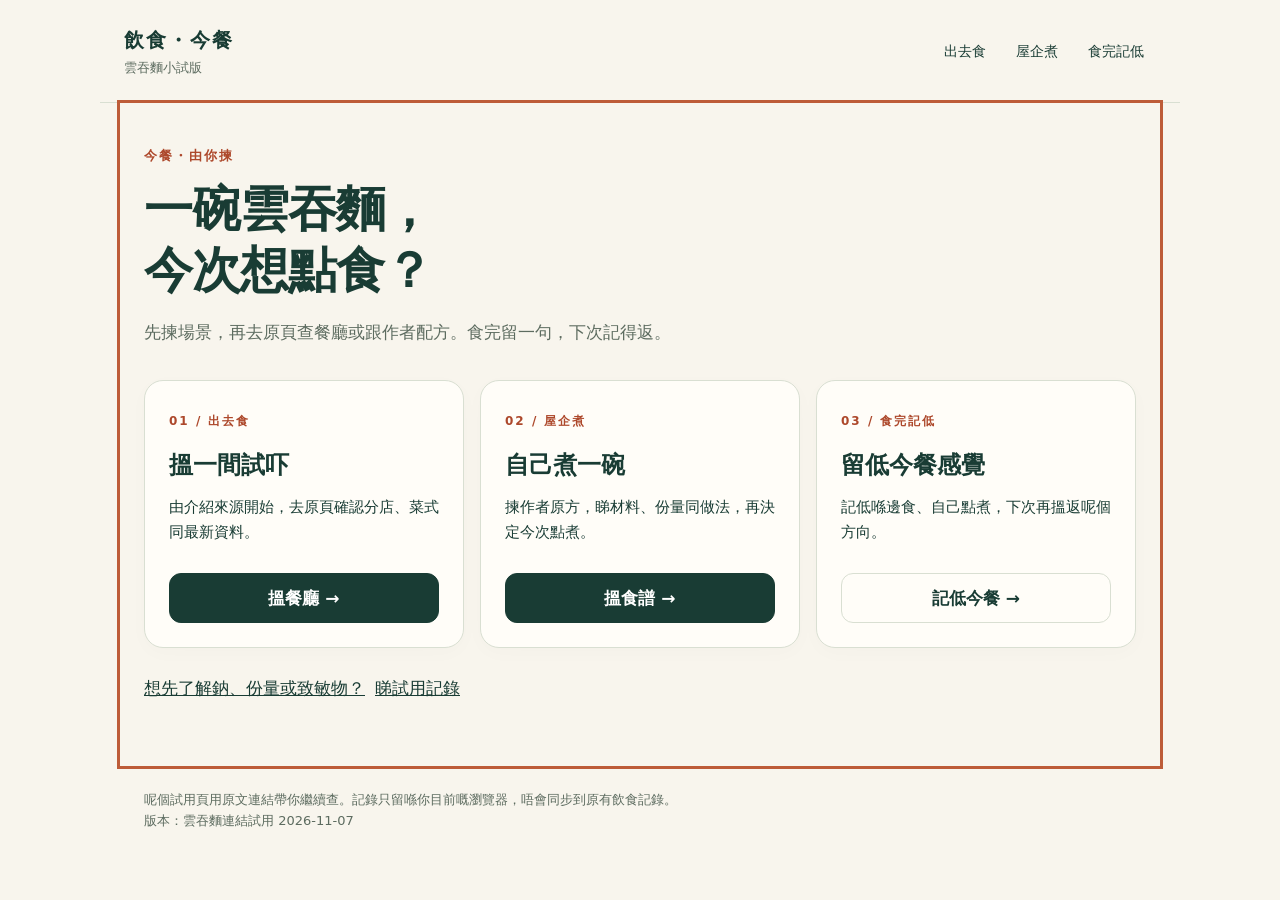
==== wonton-trial/index.html @ 7cffdf53 "Add standalone wonton trial with original navigation, source links and isolated local notes" ====
<!doctype html>
<html lang="zh-HK"><head><meta charset="utf-8"><meta name="viewport" content="width=device-width,initial-scale=1"><meta name="robots" content="noindex,nofollow"><meta name="referrer" content="no-referrer"><meta http-equiv="Content-Security-Policy" content="default-src 'none'; script-src 'unsafe-inline'; style-src 'unsafe-inline'; connect-src 'none'; img-src 'none'; base-uri 'none'; form-action 'none'"><title>雲吞麵｜今餐點食？</title>
<style>
:root{color-scheme:light;--paper:#f8f5ed;--card:#fffdf8;--ink:#193c34;--muted:#5d6c60;--line:#d9dfd2;--orange:#ad482b}*{box-sizing:border-box}body{margin:0;background:var(--paper);color:var(--ink);font:17px/1.65 system-ui,-apple-system,"Microsoft JhengHei",sans-serif}button,input,select,textarea{font:inherit}button,a,input,select,textarea{outline-offset:4px}a{color:var(--ink)}button,.button{display:inline-flex;align-items:center;justify-content:center;min-height:48px;padding:10px 19px;border:1px solid var(--line);border-radius:12px;background:var(--card);color:var(--ink);cursor:pointer;text-decoration:none;font-weight:650}button:hover,.button:hover{border-color:var(--ink);background:#edf0e7}.primary{background:var(--ink);color:white;border-color:var(--ink)}.primary:hover{background:#31574a;color:white}header{max-width:1080px;margin:auto;padding:24px;display:flex;align-items:center;justify-content:space-between;gap:20px;border-bottom:1px solid var(--line)}.wordmark{font-size:20px;letter-spacing:2px;text-decoration:none;font-weight:800}.edition{font-size:13px;color:var(--muted)}nav{display:flex;gap:6px;flex-wrap:wrap}nav a{font-size:14px;text-decoration:none;padding:9px 12px;border-radius:9px}nav a[aria-current=page]{background:var(--ink);color:white}main{max-width:1040px;min-height:65vh;margin:auto;padding:42px 24px 64px}.eyebrow{color:var(--orange);letter-spacing:2px;font-size:13px;font-weight:800}h1{font-size:clamp(30px,5vw,49px);letter-spacing:-1px;line-height:1.25;margin:12px 0 17px}h2{font-size:24px;line-height:1.4;margin:0 0 12px}h3{font-size:19px;margin:0 0 8px}p{margin:10px 0 18px}.muted{color:var(--muted)}.hero{max-width:750px;margin-bottom:34px}.grid{display:grid;grid-template-columns:repeat(3,1fr);gap:16px}.card{background:var(--card);border:1px solid var(--line);border-radius:19px;padding:24px;box-shadow:0 5px 20px #193c3405}.card .number{font-size:12px;letter-spacing:2px;color:var(--orange);font-weight:800}.card h2{margin-top:16px}.card p{font-size:15px}.card .button{width:100%;margin-top:10px}.stack{display:grid;gap:14px}.source{display:flex;align-items:center;justify-content:space-between;gap:20px}.source p{margin:4px 0 0;font-size:14px}.row{display:flex;flex-wrap:wrap;gap:10px;align-items:center}.search{display:flex;gap:10px;max-width:780px;margin:24px 0 12px}input,textarea,select{width:100%;padding:13px 14px;border:1px solid #b8c5b7;border-radius:10px;color:var(--ink);background:white}label{display:block;font-size:15px;font-weight:650;margin:19px 0 7px}textarea{min-height:110px;resize:vertical}.form{max-width:640px}.note{padding:17px 20px;background:#edf0e5;border-radius:13px;color:#3f5746;font-size:14px;margin:22px 0}.pill{font-size:13px;border-radius:30px;padding:6px 11px;background:#e9eee3;display:inline-block}.back{display:inline-block;margin-bottom:21px}.listhead{display:flex;justify-content:space-between;align-items:center;gap:16px;margin:30px 0 14px}.secondary{margin-top:26px}.saved{white-space:pre-wrap;overflow-wrap:anywhere}.record-actions{display:flex;gap:10px;margin-top:18px}footer{max-width:1040px;margin:auto;padding:22px 24px;border-top:1px solid var(--line);font-size:13px;color:var(--muted)}.sr{position:absolute;width:1px;height:1px;overflow:hidden;clip:rect(0,0,0,0)}:focus-visible{outline:3px solid #bd5c38}button:disabled{opacity:.5;cursor:default}@media(max-width:720px){header{padding:16px;align-items:flex-start;flex-direction:column;gap:10px}nav{gap:0}nav a{padding:8px 11px}main{padding:26px 17px 44px}.grid{grid-template-columns:1fr}.card{padding:20px}.source{align-items:flex-start;flex-direction:column;gap:12px}.source .button{width:100%}.search{flex-wrap:wrap}.search button{width:100%}.listhead{align-items:flex-start;flex-direction:column}.row button{font-size:14px;padding:8px 12px}.record-actions{flex-direction:column}}
</style></head><body>
<header><div><a class="wordmark" href="#home">飲食・今餐</a><div class="edition">雲吞麵小試版</div></div><nav aria-label="主要場景"><a href="#eat" data-nav="eat">出去食</a><a href="#cook" data-nav="cook">屋企煮</a><a href="#record" data-nav="record">食完記低</a></nav></header>
<main id="view" tabindex="-1"></main><footer>呢個試用頁用原文連結帶你繼續查。記錄只留喺你目前嘅瀏覽器，唔會同步到原有飲食記錄。<br>版本：雲吞麵連結試用 2026-11-07</footer>
<script>
'use strict';
const STORAGE='dm.wontonTrial.v1';
const sources={
 ho:{title:'何洪記（銅鑼灣）',credit:'MICHELIN Guide 原頁',url:'https://guide.michelin.com/hk/en/hong-kong-region/hong-kong/restaurant/ho-hung-kee',type:'餐廳介紹'},
 mak:{title:"Mak’s Noodle",credit:'香港旅遊發展局原頁',url:'https://www.discoverhongkong.com/eng/place-to-go/travel.guide-mak-s-noodle.html',type:'餐廳介紹'},
 lau:{title:'Daddy Lau',credit:'Made With Lau · Wonton Noodle Soup',url:'https://www.madewithlau.com/recipes/wonton-noodle-soup',type:'作者食譜'},
 christie:{title:'Christie Lai',credit:'Christie at Home · Wonton Noodle Soup',url:'https://christieathome.com/blog/wonton-noodle-soup/',type:'作者食譜'},
 rasa:{title:'Rasa Malaysia',credit:'Wonton Noodles · 原方及署名見原頁',url:'https://rasamalaysia.com/wonton-noodles/',type:'乾撈方向原頁'},
 sodium:{title:'湯粉麵鈉與能量研究',credit:'香港食物安全中心 · 研究摘要',url:'https://www.cfs.gov.hk/tc_chi/programme/programme_rafs/programme_rafs_n_01_24_abstract.html',type:'官方研究'},
 child:{title:'Asian Wanton Mee',credit:'HealthHub Singapore · 兒童配方原PDF',url:'https://ch-api.healthhub.sg/api/public/content/45e8fb68b26b493d80525118fd8dc482?v=4e2de404',type:'官方配方'},
 allergy:{title:'慎防食物中的致敏物',credit:'香港食物安全中心原頁',url:'https://www.cfs.gov.hk/tc_chi/multimedia/multimedia_pub/multimedia_pub_fsf_231_04.html',type:'官方資訊'}
};
const queries={eat:'雲吞麵',cook:'雲吞麵'},view=document.getElementById('view');let lastScene='cook',notice='';
const esc=s=>String(s??'').replace(/[&<>"']/g,c=>({'&':'&amp;','<':'&lt;','>':'&gt;','"':'&quot;',"'":'&#39;'}[c]));
function readRecords(){const raw=localStorage.getItem(STORAGE);if(!raw)return [];const rows=JSON.parse(raw);if(!Array.isArray(rows))throw Error('invalid trial records');return rows;}
function linkCard(id,from){const s=sources[id];return `<article class="card source"><div><h3>${esc(s.title)}</h3><p class="muted">${esc(s.credit)}</p></div><a class="button" href="#source/${id}/${from}">睇原文入口 →</a></article>`;}
function go(hash){if(location.hash===hash)render();else location.hash=hash;}
function render(){
 const [route='home',id,from]=location.hash.slice(1).split('/'),scene=['eat','cook'].includes(route)?route:null;
 if(scene)lastScene=scene;
 document.querySelectorAll('[data-nav]').forEach(a=>{const active=a.dataset.nav===(scene||(['record','saved'].includes(route)?'record':from));if(active)a.setAttribute('aria-current','page');else a.removeAttribute('aria-current');});
 if(route==='home')view.innerHTML=`<section class="hero"><div class="eyebrow">今餐・由你揀</div><h1>一碗雲吞麵，<br>今次想點食？</h1><p class="muted">先揀場景，再去原頁查餐廳或跟作者配方。食完留一句，下次記得返。</p></section><div class="grid"><article class="card"><span class="number">01 / 出去食</span><h2>搵一間試吓</h2><p>由介紹來源開始，去原頁確認分店、菜式同最新資料。</p><a class="button primary" href="#eat">搵餐廳 →</a></article><article class="card"><span class="number">02 / 屋企煮</span><h2>自己煮一碗</h2><p>揀作者原方，睇材料、份量同做法，再決定今次點煮。</p><a class="button primary" href="#cook">搵食譜 →</a></article><article class="card"><span class="number">03 / 食完記低</span><h2>留低今餐感覺</h2><p>記低喺邊食、自己點煮，下次再搵返呢個方向。</p><a class="button" href="#record">記低今餐 →</a></article></div><div class="secondary row"><a href="#health/home">想先了解鈉、份量或致敏物？</a><a href="#saved">睇試用記錄</a></div>`;
 else if(scene){const cook=scene==='cook',q=queries[scene];view.innerHTML=`<a class="back" href="#home">← 返首頁</a><span class="pill">${cook?'屋企煮／食譜':'出去食／餐廳'}</span><h1>${cook?'先揀一份作者原方':'由餐廳介紹開始'}</h1><p class="muted">${cook?'材料、份量、替換選擇同完整做法，請跟作者原頁確認。':'呢度先提供介紹入口；出發前去原頁確認分店及最新資料。'}</p><form id="search" class="search"><label class="sr" for="query">想查啲乜</label><input id="query" name="query" maxlength="160" value="${esc(q)}" required><button class="primary">搵原頁</button></form><div class="row">${(cook?['想睇材料同做法','有蝦冇豬肉','想試乾撈']:['邊個介紹過','想睇分店資料']).map(t=>`<button type="button" data-query="${t}">${t}</button>`).join('')}</div><p role="status" class="muted">${notice?esc(notice):`你而家查緊：${esc(q)}`}</p><div class="listhead"><h2>${cook?'作者原頁':'介紹原頁'}</h2><a href="#health/${scene}">份量、鈉同致敏物 →</a></div><div class="stack">${(cook?['lau','christie','rasa']:['ho','mak']).map(k=>linkCard(k,scene)).join('')}</div><div class="note">本頁係雲吞麵連結試用，唔會喺頁內重刊作者材料、做法、食評或未核實價錢。外部內容以原作者最新版本為準。</div><a class="button" href="#record/${scene}">${cook?'煮完，記低今餐':'食完，記低今餐'} →</a>`;notice='';}
 else if(route==='source'&&sources[id]){const s=sources[id],back=['eat','cook'].includes(from)?from:'home';view.innerHTML=`<a class="back" href="#${back}">← 返回${back==='cook'?'屋企煮':back==='eat'?'出去食':'首頁'}</a><div class="eyebrow">${esc(s.type)}</div><h1>${esc(s.title)}</h1><p class="muted">${esc(s.credit)}</p><div class="card"><h2>去原頁繼續睇</h2><p>${back==='cook'?'入原頁查清楚配方份量、所需材料同做法，先決定跟邊款。':'原作者或機構網站會提供該頁內容。'}</p><a class="button primary external" href="${s.url}" target="_blank" rel="noopener noreferrer">開原文（新分頁） ↗</a><p class="muted">睇完關閉新分頁，會返到呢度。外部網站有各自嘅私隱及使用條款。</p></div><div class="secondary row"><a class="button" href="#${back}">返去揀其他來源</a><a class="button" href="#record/${back}">記低今餐</a></div>`;}
 else if(route==='health'){const back=['eat','cook'].includes(id)?id:'home';view.innerHTML=`<a class="back" href="#${back}">← 返回${back==='cook'?'屋企煮':back==='eat'?'出去食':'首頁'}</a><div class="eyebrow">睇清楚，再比較</div><h1>個數字係邊一份？</h1><p class="muted">先核對原頁嘅份量、對象同日期。唔同配方、連湯或淨麵，唔適合直接當同一碗比較。</p><div class="stack">${['sodium','child','allergy'].map(k=>linkCard(k,back)).join('')}</div><div class="note">本頁只連結官方原文，唔會代你判定某一碗適唔適合你。</div>`;}
 else if(route==='record'){const origin=['eat','cook'].includes(id)?id:lastScene;view.innerHTML=`<a class="back" href="#${origin}">← 返回${origin==='cook'?'屋企煮':'出去食'}</a><div class="eyebrow">食完記低</div><h1>今餐有咩想記住？</h1><p class="muted">只儲存喺呢個瀏覽器，唔會傳送到網站伺服器。</p><form id="record-form" class="form"><label for="dish">食咗啲乜</label><input id="dish" name="dish" value="雲吞麵" maxlength="100" required><label for="origin">今次係</label><select id="origin" name="origin"><option value="cook" ${origin==='cook'?'selected':''}>自己煮</option><option value="eat" ${origin==='eat'?'selected':''}>出去食</option></select><label for="place">喺邊食／跟邊個方向煮（可留空）</label><input id="place" name="place" maxlength="160" placeholder="例如：屋企、作者名或餐廳名"><label for="feeling">今次感覺</label><select id="feeling" name="feeling"><option>想再食</option><option>普通</option><option>未啱口味</option></select><label for="notes">下次記住（可留空）</label><textarea id="notes" name="notes" maxlength="500" placeholder="例如：今次材料、想調整嘅地方"></textarea><p id="save-status" role="status"></p><button class="primary">儲存試用記錄</button></form><div class="note">呢度係獨立試用記錄，唔會讀取或改動你原有嘅飲食記錄同相片。清理瀏覽資料或換瀏覽器後，試用記錄唔會跟住過去。</div>`;}
 else if(route==='saved'){let records=[],error='';try{records=readRecords();}catch{error='暫時讀唔到試用記錄，未有改動已儲存內容。';}view.innerHTML=`<a class="back" href="#home">← 返首頁</a><div class="eyebrow">呢個瀏覽器嘅試用記錄</div><h1>下次再搵返</h1><p role="status">${error||'記錄只留喺本機，冇同步到原網站。'}</p><div class="stack">${records.length?records.slice().reverse().map(r=>`<article class="card saved"><span class="pill">${r.origin==='cook'?'自己煮':'出去食'}</span><h2>${esc(r.dish)}</h2><p>${esc(r.place)}${r.place?' · ':''}${esc(r.feeling)}</p><p>${esc(r.notes)}</p><small class="muted">${esc(new Date(r.at).toLocaleString('zh-HK'))}</small><div class="record-actions"><a class="button" href="#${r.origin==='cook'?'cook':'eat'}">再搵呢個方向 →</a></div></article>`).join(''):'<div class="card">仲未有試用記錄。<br><a class="button" href="#record">記低第一餐</a></div>'}</div>`;}
 else{go('#home');return;}
 view.focus({preventScroll:true});window.scrollTo(0,0);
}
document.addEventListener('click',e=>{const b=e.target.closest('[data-query]');if(b){queries[lastScene]=b.dataset.query;notice='保留你揀嘅場景，去作者／介紹原頁繼續查。';render();}});
document.addEventListener('submit',e=>{e.preventDefault();const data=new FormData(e.target);if(e.target.id==='search'){queries[lastScene]=String(data.get('query')).trim();notice='呢版提供雲吞麵原頁入口；你揀嘅場景保持不變。';render();}else if(e.target.id==='record-form'){try{const rows=readRecords(),origin=data.get('origin')==='eat'?'eat':'cook';rows.push({at:new Date().toISOString(),dish:String(data.get('dish')).slice(0,100),origin,place:String(data.get('place')).slice(0,160),feeling:String(data.get('feeling')),notes:String(data.get('notes')).slice(0,500)});localStorage.setItem(STORAGE,JSON.stringify(rows));lastScene=origin;go('#saved');}catch{document.getElementById('save-status').textContent='呢個瀏覽器暫時未能儲存。請先複製你想記低嘅文字；原有資料未有清除。';}}});
window.addEventListener('hashchange',render);render();
</script></body></html>
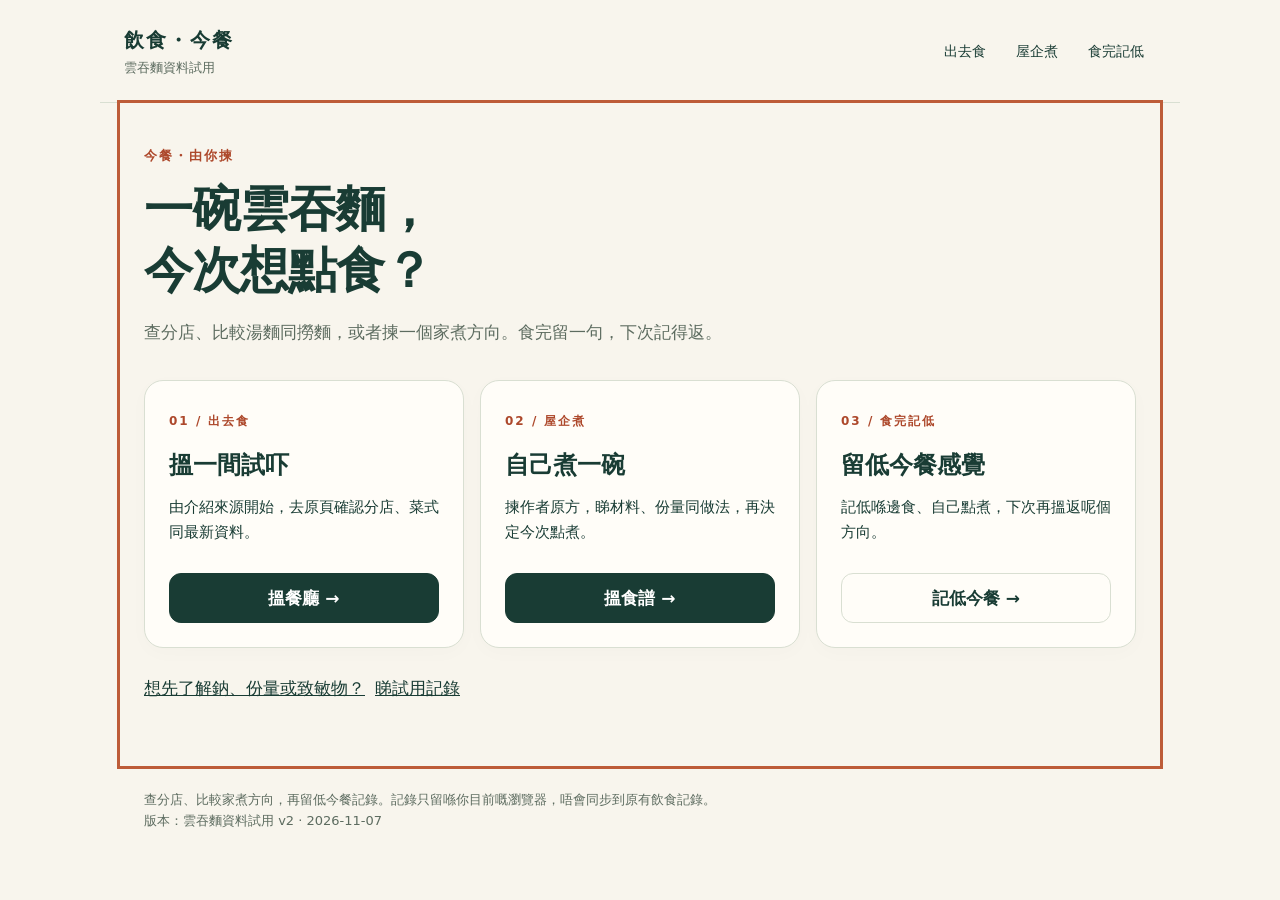
==== commit 500c463d: "Serve verified wonton data and searchable trial cards" ====
--- a/wonton-trial/index.html
+++ b/wonton-trial/index.html
@@ -3,8 +3,8 @@
 <style>
 :root{color-scheme:light;--paper:#f8f5ed;--card:#fffdf8;--ink:#193c34;--muted:#5d6c60;--line:#d9dfd2;--orange:#ad482b}*{box-sizing:border-box}body{margin:0;background:var(--paper);color:var(--ink);font:17px/1.65 system-ui,-apple-system,"Microsoft JhengHei",sans-serif}button,input,select,textarea{font:inherit}button,a,input,select,textarea{outline-offset:4px}a{color:var(--ink)}button,.button{display:inline-flex;align-items:center;justify-content:center;min-height:48px;padding:10px 19px;border:1px solid var(--line);border-radius:12px;background:var(--card);color:var(--ink);cursor:pointer;text-decoration:none;font-weight:650}button:hover,.button:hover{border-color:var(--ink);background:#edf0e7}.primary{background:var(--ink);color:white;border-color:var(--ink)}.primary:hover{background:#31574a;color:white}header{max-width:1080px;margin:auto;padding:24px;display:flex;align-items:center;justify-content:space-between;gap:20px;border-bottom:1px solid var(--line)}.wordmark{font-size:20px;letter-spacing:2px;text-decoration:none;font-weight:800}.edition{font-size:13px;color:var(--muted)}nav{display:flex;gap:6px;flex-wrap:wrap}nav a{font-size:14px;text-decoration:none;padding:9px 12px;border-radius:9px}nav a[aria-current=page]{background:var(--ink);color:white}main{max-width:1040px;min-height:65vh;margin:auto;padding:42px 24px 64px}.eyebrow{color:var(--orange);letter-spacing:2px;font-size:13px;font-weight:800}h1{font-size:clamp(30px,5vw,49px);letter-spacing:-1px;line-height:1.25;margin:12px 0 17px}h2{font-size:24px;line-height:1.4;margin:0 0 12px}h3{font-size:19px;margin:0 0 8px}p{margin:10px 0 18px}.muted{color:var(--muted)}.hero{max-width:750px;margin-bottom:34px}.grid{display:grid;grid-template-columns:repeat(3,1fr);gap:16px}.card{background:var(--card);border:1px solid var(--line);border-radius:19px;padding:24px;box-shadow:0 5px 20px #193c3405}.card .number{font-size:12px;letter-spacing:2px;color:var(--orange);font-weight:800}.card h2{margin-top:16px}.card p{font-size:15px}.card .button{width:100%;margin-top:10px}.stack{display:grid;gap:14px}.source{display:flex;align-items:center;justify-content:space-between;gap:20px}.source p{margin:4px 0 0;font-size:14px}.row{display:flex;flex-wrap:wrap;gap:10px;align-items:center}.search{display:flex;gap:10px;max-width:780px;margin:24px 0 12px}input,textarea,select{width:100%;padding:13px 14px;border:1px solid #b8c5b7;border-radius:10px;color:var(--ink);background:white}label{display:block;font-size:15px;font-weight:650;margin:19px 0 7px}textarea{min-height:110px;resize:vertical}.form{max-width:640px}.note{padding:17px 20px;background:#edf0e5;border-radius:13px;color:#3f5746;font-size:14px;margin:22px 0}.pill{font-size:13px;border-radius:30px;padding:6px 11px;background:#e9eee3;display:inline-block}.back{display:inline-block;margin-bottom:21px}.listhead{display:flex;justify-content:space-between;align-items:center;gap:16px;margin:30px 0 14px}.secondary{margin-top:26px}.saved{white-space:pre-wrap;overflow-wrap:anywhere}.record-actions{display:flex;gap:10px;margin-top:18px}footer{max-width:1040px;margin:auto;padding:22px 24px;border-top:1px solid var(--line);font-size:13px;color:var(--muted)}.sr{position:absolute;width:1px;height:1px;overflow:hidden;clip:rect(0,0,0,0)}:focus-visible{outline:3px solid #bd5c38}button:disabled{opacity:.5;cursor:default}@media(max-width:720px){header{padding:16px;align-items:flex-start;flex-direction:column;gap:10px}nav{gap:0}nav a{padding:8px 11px}main{padding:26px 17px 44px}.grid{grid-template-columns:1fr}.card{padding:20px}.source{align-items:flex-start;flex-direction:column;gap:12px}.source .button{width:100%}.search{flex-wrap:wrap}.search button{width:100%}.listhead{align-items:flex-start;flex-direction:column}.row button{font-size:14px;padding:8px 12px}.record-actions{flex-direction:column}}
 </style></head><body>
-<header><div><a class="wordmark" href="#home">飲食・今餐</a><div class="edition">雲吞麵小試版</div></div><nav aria-label="主要場景"><a href="#eat" data-nav="eat">出去食</a><a href="#cook" data-nav="cook">屋企煮</a><a href="#record" data-nav="record">食完記低</a></nav></header>
-<main id="view" tabindex="-1"></main><footer>呢個試用頁用原文連結帶你繼續查。記錄只留喺你目前嘅瀏覽器，唔會同步到原有飲食記錄。<br>版本：雲吞麵連結試用 2026-11-07</footer>
+<header><div><a class="wordmark" href="#home">飲食・今餐</a><div class="edition">雲吞麵資料試用</div></div><nav aria-label="主要場景"><a href="#eat" data-nav="eat">出去食</a><a href="#cook" data-nav="cook">屋企煮</a><a href="#record" data-nav="record">食完記低</a></nav></header>
+<main id="view" tabindex="-1"></main><footer>查分店、比較家煮方向，再留低今餐記錄。記錄只留喺你目前嘅瀏覽器，唔會同步到原有飲食記錄。<br>版本：雲吞麵資料試用 v2 · 2026-11-07</footer>
 <script>
 'use strict';
 const STORAGE='dm.wontonTrial.v1';
@@ -18,6 +18,60 @@
  child:{title:'Asian Wanton Mee',credit:'HealthHub Singapore · 兒童配方原PDF',url:'https://ch-api.healthhub.sg/api/public/content/45e8fb68b26b493d80525118fd8dc482?v=4e2de404',type:'官方配方'},
  allergy:{title:'慎防食物中的致敏物',credit:'香港食物安全中心原頁',url:'https://www.cfs.gov.hk/tc_chi/multimedia/multimedia_pub/multimedia_pub_fsf_231_04.html',type:'官方資訊'}
 };
+const dbRelease = {"releases":["wonton-facts-20261107-01"],"rows":[{"id":"wonton-ho-hung-kee-hysan","scene":"eat","dish":"何洪記 · 雲吞麵","place":"何洪記","area":"銅鑼灣 希慎廣場店","style":"湯麵","summary":"利園商場名錄列出希慎廣場分店。米芝蓮指南的同址條目亦介紹這間分店的雲吞麵。 地址 軒尼詩道500號希慎廣場12樓1204–1205號舖。","refs":[["利園商場分店資料","https://www.leegardens.com.hk/dining/HP/359/Ho-Hung-Kee"],["米芝蓮指南分店介紹","https://guide.michelin.com/us/en/hong-kong-region/hong-kong/restaurant/ho-hung-kee"]]},{"id":"wonton-maks-wellington","scene":"eat","dish":"麥奀雲吞麵世家 · 雲吞麵","place":"麥奀雲吞麵世家","area":"中環 威靈頓街總店","style":"湯麵","summary":"餐廳官網將威靈頓街77號列為總店。香港旅發局同址介紹列有雲吞麵。 地址 威靈頓街77號地下。","refs":[["餐廳官方分店資料","https://www.maksnoodle.com/en/%E5%88%86%E5%BA%97%E8%B3%87%E6%96%99"],["香港旅發局介紹","https://www.discoverhongkong.com/eng/place-to-go/travel.guide-mak-s-noodle.html"]]},{"id":"wonton-tasty-ifc","scene":"eat","dish":"正斗粥麵專家 · 招牌湯雲吞麵","place":"正斗粥麵專家","area":"中環 國金店","style":"湯麵","summary":"正斗官網列出國金店的舖號。國際金融中心商場的分店頁將湯雲吞麵列為招牌菜。 地址 港景街1號國際金融中心商場3樓3016–3018號舖。","refs":[["正斗官方國金店資料","https://tasty.com.hk/location/ifc-mall-shop/"],["國際金融中心商場分店及菜式","https://ifc.com.hk/en/mall/shop/tasty-congee-noodle/"]]}]};
+const editorial=[
+ ['tasty-soup','eat','正斗鮮蝦雲吞麵','正斗','中環 IFC','湯麵','正斗品牌官網列有鮮蝦雲吞麵。國金店喺商場 3 樓 3016–3018 號舖，分店即日供應及現價可向店方確認。',[['正斗菜式','https://tasty.com.hk/menu/'],['正斗國金店','https://tasty.com.hk/location/ifc-mall-shop/']]],
+ ['tasty-dry','eat','正斗鮮雲吞撈麵','正斗','中環 IFC','撈麵','想搵撈麵，正斗品牌官網有列鮮雲吞撈麵。國金店地址可由分店頁核對，分店即日供應及現價待確認。',[['正斗菜式','https://tasty.com.hk/menu/'],['正斗國金店','https://tasty.com.hk/location/ifc-mall-shop/']]],
+ ['ho-soup','eat','何洪記雲吞麵','何洪記','銅鑼灣 希慎廣場','湯麵','《米芝蓮指南》介紹銅鑼灣何洪記嘅雲吞湯麵，地址係希慎廣場 12 樓 1204–1205 號舖。現價待確認。',[['米芝蓮指南','https://guide.michelin.com/hk/en/hong-kong-region/hong-kong/restaurant/ho-hung-kee']]],
+ ['lau-soup','cook','Daddy Lau 雲吞湯麵','Daddy Lau','','湯麵','呢個版本標示 4 人份，主頁集中講麵同湯底，包雲吞另有一頁。',[['湯麵原方','https://www.madewithlau.com/recipes/wonton-noodle-soup'],['包雲吞原方','https://www.madewithlau.com/recipes/wontons']]],
+ ['christie-soup','cook','Christie Lai 雲吞湯麵','Christie Lai','','湯麵','麵湯以一碗計，餡料份量另外列。作者容許用雞肉碎替代豬肉碎，原方仍用蝦。',[['Christie Lai 原方','https://christieathome.com/blog/wonton-noodle-soup/']]],
+ ['bee-dry','cook','Bee Yinn Low 馬來西亞雲吞撈麵','Bee Yinn Low','','撈麵','Rasa Malaysia 嘅原方用深色醬汁拌麵，屬馬來西亞乾撈做法。',[['Bee Yinn Low 原方','https://rasamalaysia.com/wonton-noodles/']]]
+].map(([id,scene,dish,place,area,style,summary,refs])=>({id,scene,dish,place,area,style,summary,refs}));
+const databaseRows=dbRelease?.rows??[];
+const overlappingEditorial={'tasty-soup':'wonton-tasty-ifc','ho-soup':'wonton-ho-hung-kee-hysan'};
+const catalogue=new Map([...databaseRows,...editorial.filter(row=>!databaseRows.some(db=>db.id===overlappingEditorial[row.id]))].map(row=>[row.id,row]));
+
+function matches(scene,query){
+ const q=query.normalize('NFKC').toLowerCase().replace(/\s+/g,'');
+ const patterns=[
+  [/中環|ifc/,/中環|IFC/i], [/銅鑼灣|causewaybay/,/銅鑼灣/],
+  [/尖沙咀|旺角|沙田|深水埗|九龍|佐敦|上環|灣仔|觀塘/,new RegExp(q.match(/尖沙咀|旺角|沙田|深水埗|九龍|佐敦|上環|灣仔|觀塘/)?.[0]??'a^')],
+  [/乾撈|撈麵|dry/,/撈麵/], [/湯麵|湯雲吞麵/,/湯麵/],
+  [/冇豬肉|唔食豬|雞肉/,/雞肉/], [/正斗|tasty/,/正斗/],
+  [/何洪記|hohungkee/,/何洪記/], [/lau|劉師傅/,/lau/i], [/christie/,/christie/i],
+  [/bee|rasa/,/bee/i], [/麥奀|mak.snoodle/,/麥奀|mak/i]
+ ].filter(([pattern])=>pattern.test(q));
+ const broad=/^(?:雲吞麵|雲吞|wontonnoodles?|)$/.test(q);
+ return [...catalogue.values()].filter(r=>{
+  if(r.scene!==scene)return false;
+  const data=[r.dish,r.place,r.area,r.style,r.summary].join(' ');
+  if(patterns.length)return patterns.every(([,pattern])=>pattern.test(data));
+  return broad||data.toLowerCase().replace(/\s+/g,'').includes(q);
+ });
+}
+function renderSearch(scene){
+ const cook=scene==='cook',q=queries[scene], results=matches(scene,q);
+ const chips=cook?['有蝦冇豬肉','想試乾撈','Daddy Lau']:['中環雲吞麵','銅鑼灣雲吞麵','撈麵'];
+ const cards=results.map(r=>'<article class="card"><span class="pill">'+esc([r.style,r.area].filter(Boolean).join(' · '))+'</span><h3>'+esc(r.dish)+'</h3><p>'+esc(r.summary)+'</p><p class="muted">'+esc(r.refs[0][0])+'</p><a class="button" href="#result/'+esc(r.id)+'/'+scene+'">詳情、追問同來源 →</a></article>').join('');
+ view.innerHTML='<a class="back" href="#home">← 返首頁</a><span class="pill">'+(cook?'屋企煮／食譜':'出去食／餐廳')+'</span><h1>'+(cook?'比較家煮做法':'按地區同菜式搵')+'</h1>'+
+  '<form id="search" class="search"><label class="sr" for="query">想查啲乜</label><input id="query" name="query" maxlength="160" value="'+esc(q)+'" required><button class="primary">搜尋</button></form>'+
+  '<div class="row">'+chips.map(t=>'<button type="button" data-query="'+t+'">'+t+'</button>').join('')+'</div>'+
+  '<p role="status" class="muted">「'+esc(q)+'」有 '+results.length+' 個結果</p>'+
+  '<div class="listhead"><h2>查詢結果</h2><a href="#health/'+scene+'">睇鈉、份量同致敏物 →</a></div>'+
+  '<div class="stack">'+(cards||'<div class="card">暫時未搵到符合嘅資料。可以試「雲吞麵」、「撈麵」，或者用餐廳名再查。</div>')+'</div><p class="muted">'+
+  (cook?'完整配方同份量請睇作者原頁。':'即日供應、價格同營業安排可以向店方確認。')+
+  '</p><a class="button" href="#record/'+scene+'">記低今餐 →</a>'+(dbRelease&&!cook?'<p class="muted">資料庫版本 '+esc(dbRelease.releases.join('、'))+'</p>':'');
+}
+function renderResult(r,from){
+ const back=['eat','cook'].includes(from)?from:r.scene;
+ view.innerHTML='<a class="back" href="#'+back+'">← 返回查詢</a><h1>'+esc(r.dish)+'</h1>'+
+ '<p class="muted">'+esc([r.place,r.area,r.style].filter(Boolean).join(' · '))+'</p>'+
+ '<div class="card"><p>'+esc(r.summary)+'</p><h2>資料來源</h2><div class="row">'+
+ r.refs.map(([credit,url])=>'<a class="button external" href="'+esc(url)+'" target="_blank" rel="noopener noreferrer">'+esc(credit)+' ↗</a>').join('')+
+ '</div></div><div class="secondary row"><a class="button" href="#health/'+back+'">追問鈉同份量</a>'+
+ '<a class="button primary" href="#record/'+r.scene+'/'+esc(r.id)+'">記低呢款 →</a></div>';
+}
+
 const queries={eat:'雲吞麵',cook:'雲吞麵'},view=document.getElementById('view');let lastScene='cook',notice='';
 const esc=s=>String(s??'').replace(/[&<>"']/g,c=>({'&':'&amp;','<':'&lt;','>':'&gt;','"':'&quot;',"'":'&#39;'}[c]));
 function readRecords(){const raw=localStorage.getItem(STORAGE);if(!raw)return [];const rows=JSON.parse(raw);if(!Array.isArray(rows))throw Error('invalid trial records');return rows;}
@@ -27,16 +81,17 @@
  const [route='home',id,from]=location.hash.slice(1).split('/'),scene=['eat','cook'].includes(route)?route:null;
  if(scene)lastScene=scene;
  document.querySelectorAll('[data-nav]').forEach(a=>{const active=a.dataset.nav===(scene||(['record','saved'].includes(route)?'record':from));if(active)a.setAttribute('aria-current','page');else a.removeAttribute('aria-current');});
- if(route==='home')view.innerHTML=`<section class="hero"><div class="eyebrow">今餐・由你揀</div><h1>一碗雲吞麵，<br>今次想點食？</h1><p class="muted">先揀場景，再去原頁查餐廳或跟作者配方。食完留一句，下次記得返。</p></section><div class="grid"><article class="card"><span class="number">01 / 出去食</span><h2>搵一間試吓</h2><p>由介紹來源開始，去原頁確認分店、菜式同最新資料。</p><a class="button primary" href="#eat">搵餐廳 →</a></article><article class="card"><span class="number">02 / 屋企煮</span><h2>自己煮一碗</h2><p>揀作者原方，睇材料、份量同做法，再決定今次點煮。</p><a class="button primary" href="#cook">搵食譜 →</a></article><article class="card"><span class="number">03 / 食完記低</span><h2>留低今餐感覺</h2><p>記低喺邊食、自己點煮，下次再搵返呢個方向。</p><a class="button" href="#record">記低今餐 →</a></article></div><div class="secondary row"><a href="#health/home">想先了解鈉、份量或致敏物？</a><a href="#saved">睇試用記錄</a></div>`;
- else if(scene){const cook=scene==='cook',q=queries[scene];view.innerHTML=`<a class="back" href="#home">← 返首頁</a><span class="pill">${cook?'屋企煮／食譜':'出去食／餐廳'}</span><h1>${cook?'先揀一份作者原方':'由餐廳介紹開始'}</h1><p class="muted">${cook?'材料、份量、替換選擇同完整做法，請跟作者原頁確認。':'呢度先提供介紹入口；出發前去原頁確認分店及最新資料。'}</p><form id="search" class="search"><label class="sr" for="query">想查啲乜</label><input id="query" name="query" maxlength="160" value="${esc(q)}" required><button class="primary">搵原頁</button></form><div class="row">${(cook?['想睇材料同做法','有蝦冇豬肉','想試乾撈']:['邊個介紹過','想睇分店資料']).map(t=>`<button type="button" data-query="${t}">${t}</button>`).join('')}</div><p role="status" class="muted">${notice?esc(notice):`你而家查緊：${esc(q)}`}</p><div class="listhead"><h2>${cook?'作者原頁':'介紹原頁'}</h2><a href="#health/${scene}">份量、鈉同致敏物 →</a></div><div class="stack">${(cook?['lau','christie','rasa']:['ho','mak']).map(k=>linkCard(k,scene)).join('')}</div><div class="note">本頁係雲吞麵連結試用，唔會喺頁內重刊作者材料、做法、食評或未核實價錢。外部內容以原作者最新版本為準。</div><a class="button" href="#record/${scene}">${cook?'煮完，記低今餐':'食完，記低今餐'} →</a>`;notice='';}
+ if(route==='home')view.innerHTML=`<section class="hero"><div class="eyebrow">今餐・由你揀</div><h1>一碗雲吞麵，<br>今次想點食？</h1><p class="muted">查分店、比較湯麵同撈麵，或者揀一個家煮方向。食完留一句，下次記得返。</p></section><div class="grid"><article class="card"><span class="number">01 / 出去食</span><h2>搵一間試吓</h2><p>由介紹來源開始，去原頁確認分店、菜式同最新資料。</p><a class="button primary" href="#eat">搵餐廳 →</a></article><article class="card"><span class="number">02 / 屋企煮</span><h2>自己煮一碗</h2><p>揀作者原方，睇材料、份量同做法，再決定今次點煮。</p><a class="button primary" href="#cook">搵食譜 →</a></article><article class="card"><span class="number">03 / 食完記低</span><h2>留低今餐感覺</h2><p>記低喺邊食、自己點煮，下次再搵返呢個方向。</p><a class="button" href="#record">記低今餐 →</a></article></div><div class="secondary row"><a href="#health/home">想先了解鈉、份量或致敏物？</a><a href="#saved">睇試用記錄</a></div>`;
+ else if(scene){renderSearch(scene);}
+ else if(route==='result'&&catalogue.has(id)){renderResult(catalogue.get(id),from);}
  else if(route==='source'&&sources[id]){const s=sources[id],back=['eat','cook'].includes(from)?from:'home';view.innerHTML=`<a class="back" href="#${back}">← 返回${back==='cook'?'屋企煮':back==='eat'?'出去食':'首頁'}</a><div class="eyebrow">${esc(s.type)}</div><h1>${esc(s.title)}</h1><p class="muted">${esc(s.credit)}</p><div class="card"><h2>去原頁繼續睇</h2><p>${back==='cook'?'入原頁查清楚配方份量、所需材料同做法，先決定跟邊款。':'原作者或機構網站會提供該頁內容。'}</p><a class="button primary external" href="${s.url}" target="_blank" rel="noopener noreferrer">開原文（新分頁） ↗</a><p class="muted">睇完關閉新分頁，會返到呢度。外部網站有各自嘅私隱及使用條款。</p></div><div class="secondary row"><a class="button" href="#${back}">返去揀其他來源</a><a class="button" href="#record/${back}">記低今餐</a></div>`;}
- else if(route==='health'){const back=['eat','cook'].includes(id)?id:'home';view.innerHTML=`<a class="back" href="#${back}">← 返回${back==='cook'?'屋企煮':back==='eat'?'出去食':'首頁'}</a><div class="eyebrow">睇清楚，再比較</div><h1>個數字係邊一份？</h1><p class="muted">先核對原頁嘅份量、對象同日期。唔同配方、連湯或淨麵，唔適合直接當同一碗比較。</p><div class="stack">${['sodium','child','allergy'].map(k=>linkCard(k,back)).join('')}</div><div class="note">本頁只連結官方原文，唔會代你判定某一碗適唔適合你。</div>`;}
- else if(route==='record'){const origin=['eat','cook'].includes(id)?id:lastScene;view.innerHTML=`<a class="back" href="#${origin}">← 返回${origin==='cook'?'屋企煮':'出去食'}</a><div class="eyebrow">食完記低</div><h1>今餐有咩想記住？</h1><p class="muted">只儲存喺呢個瀏覽器，唔會傳送到網站伺服器。</p><form id="record-form" class="form"><label for="dish">食咗啲乜</label><input id="dish" name="dish" value="雲吞麵" maxlength="100" required><label for="origin">今次係</label><select id="origin" name="origin"><option value="cook" ${origin==='cook'?'selected':''}>自己煮</option><option value="eat" ${origin==='eat'?'selected':''}>出去食</option></select><label for="place">喺邊食／跟邊個方向煮（可留空）</label><input id="place" name="place" maxlength="160" placeholder="例如：屋企、作者名或餐廳名"><label for="feeling">今次感覺</label><select id="feeling" name="feeling"><option>想再食</option><option>普通</option><option>未啱口味</option></select><label for="notes">下次記住（可留空）</label><textarea id="notes" name="notes" maxlength="500" placeholder="例如：今次材料、想調整嘅地方"></textarea><p id="save-status" role="status"></p><button class="primary">儲存試用記錄</button></form><div class="note">呢度係獨立試用記錄，唔會讀取或改動你原有嘅飲食記錄同相片。清理瀏覽資料或換瀏覽器後，試用記錄唔會跟住過去。</div>`;}
- else if(route==='saved'){let records=[],error='';try{records=readRecords();}catch{error='暫時讀唔到試用記錄，未有改動已儲存內容。';}view.innerHTML=`<a class="back" href="#home">← 返首頁</a><div class="eyebrow">呢個瀏覽器嘅試用記錄</div><h1>下次再搵返</h1><p role="status">${error||'記錄只留喺本機，冇同步到原網站。'}</p><div class="stack">${records.length?records.slice().reverse().map(r=>`<article class="card saved"><span class="pill">${r.origin==='cook'?'自己煮':'出去食'}</span><h2>${esc(r.dish)}</h2><p>${esc(r.place)}${r.place?' · ':''}${esc(r.feeling)}</p><p>${esc(r.notes)}</p><small class="muted">${esc(new Date(r.at).toLocaleString('zh-HK'))}</small><div class="record-actions"><a class="button" href="#${r.origin==='cook'?'cook':'eat'}">再搵呢個方向 →</a></div></article>`).join(''):'<div class="card">仲未有試用記錄。<br><a class="button" href="#record">記低第一餐</a></div>'}</div>`;}
+ else if(route==='health'){const back=['eat','cook'].includes(id)?id:'home';view.innerHTML=`<a class="back" href="#${back}">← 返回${back==='cook'?'屋企煮':back==='eat'?'出去食':'首頁'}</a><div class="eyebrow">睇清楚，再比較</div><h1>個數字係邊一份？</h1><p class="muted">食安中心同消委會喺 2017 年收集嘅 10 個雲吞幼麵樣本，連湯每 100 克平均含 380 毫克鈉。當年嘅樣本結果未能代表你今日食嗰碗。</p><div class="stack">${['sodium','child','allergy'].map(k=>linkCard(k,back)).join('')}</div><div class="note">研究以連湯重量計。比較唔同數字時，先睇清楚係每 100 克、每碗定淨麵。</div>`;}
+ else if(route==='record'){const origin=['eat','cook'].includes(id)?id:lastScene;const result=catalogue.get(from);view.innerHTML=`<a class="back" href="#${origin}">← 返回${origin==='cook'?'屋企煮':'出去食'}</a><div class="eyebrow">食完記低</div><h1>今餐有咩想記住？</h1><p class="muted">只儲存喺呢個瀏覽器，唔會傳送到網站伺服器。</p><form id="record-form" class="form"><label for="dish">食咗啲乜</label><input id="dish" name="dish" value="${esc(result?.dish??"雲吞麵")}" maxlength="100" required><label for="origin">今次係</label><select id="origin" name="origin"><option value="cook" ${origin==='cook'?'selected':''}>自己煮</option><option value="eat" ${origin==='eat'?'selected':''}>出去食</option></select><label for="place">喺邊食／跟邊個方向煮（可留空）</label><input id="place" name="place" value="${esc(result?.place??"")}" maxlength="160" placeholder="例如：屋企、作者名或餐廳名"><label for="feeling">今次感覺</label><select id="feeling" name="feeling"><option>想再食</option><option>普通</option><option>未啱口味</option></select><label for="notes">下次記住（可留空）</label><textarea id="notes" name="notes" maxlength="500" placeholder="例如：今次材料、想調整嘅地方"></textarea><p id="save-status" role="status"></p><button class="primary">儲存試用記錄</button></form><div class="note">呢度係獨立試用記錄，唔會讀取或改動你原有嘅飲食記錄同相片。清理瀏覽資料或換瀏覽器後，試用記錄唔會跟住過去。</div>`;}
+ else if(route==='saved'){let records=[],error='';try{records=readRecords();}catch{error='暫時讀唔到試用記錄，未有改動已儲存內容。';}view.innerHTML=`<a class="back" href="#home">← 返首頁</a><div class="eyebrow">呢個瀏覽器嘅試用記錄</div><h1>下次再搵返</h1><p role="status">${error||'記錄只留喺本機，冇同步到原網站。'}</p><div class="stack">${records.length?records.slice().reverse().map(r=>`<article class="card saved"><span class="pill">${r.origin==='cook'?'自己煮':'出去食'}</span><h2>${esc(r.dish)}</h2><p>${esc(r.place)}${r.place?' · ':''}${esc(r.feeling)}</p><p>${esc(r.notes)}</p><small class="muted">${esc(new Date(r.at).toLocaleString('zh-HK'))}</small><div class="record-actions"><a class="button" href="#${catalogue.has(r.resultId)?"result/"+r.resultId+"/"+(r.origin==="cook"?"cook":"eat"):r.origin==="cook"?"cook":"eat"}">再搵呢個方向 →</a></div></article>`).join(''):'<div class="card">仲未有試用記錄。<br><a class="button" href="#record">記低第一餐</a></div>'}</div>`;}
  else{go('#home');return;}
  view.focus({preventScroll:true});window.scrollTo(0,0);
 }
-document.addEventListener('click',e=>{const b=e.target.closest('[data-query]');if(b){queries[lastScene]=b.dataset.query;notice='保留你揀嘅場景，去作者／介紹原頁繼續查。';render();}});
-document.addEventListener('submit',e=>{e.preventDefault();const data=new FormData(e.target);if(e.target.id==='search'){queries[lastScene]=String(data.get('query')).trim();notice='呢版提供雲吞麵原頁入口；你揀嘅場景保持不變。';render();}else if(e.target.id==='record-form'){try{const rows=readRecords(),origin=data.get('origin')==='eat'?'eat':'cook';rows.push({at:new Date().toISOString(),dish:String(data.get('dish')).slice(0,100),origin,place:String(data.get('place')).slice(0,160),feeling:String(data.get('feeling')),notes:String(data.get('notes')).slice(0,500)});localStorage.setItem(STORAGE,JSON.stringify(rows));lastScene=origin;go('#saved');}catch{document.getElementById('save-status').textContent='呢個瀏覽器暫時未能儲存。請先複製你想記低嘅文字；原有資料未有清除。';}}});
+document.addEventListener('click',e=>{const b=e.target.closest('[data-query]');if(b){queries[lastScene]=b.dataset.query;notice='';render();}});
+document.addEventListener('submit',e=>{e.preventDefault();const data=new FormData(e.target);if(e.target.id==='search'){queries[lastScene]=String(data.get('query')).trim();notice='';render();}else if(e.target.id==='record-form'){try{const rows=readRecords(),origin=data.get('origin')==='eat'?'eat':'cook';rows.push({at:new Date().toISOString(),dish:String(data.get('dish')).slice(0,100),origin,place:String(data.get('place')).slice(0,160),feeling:String(data.get('feeling')),notes:String(data.get('notes')).slice(0,500),resultId:catalogue.has(location.hash.split('/')[2])?location.hash.split('/')[2]:null});localStorage.setItem(STORAGE,JSON.stringify(rows));lastScene=origin;go('#saved');}catch{document.getElementById('save-status').textContent='呢個瀏覽器暫時未能儲存。請先複製你想記低嘅文字；原有資料未有清除。';}}});
 window.addEventListener('hashchange',render);render();
 </script></body></html>
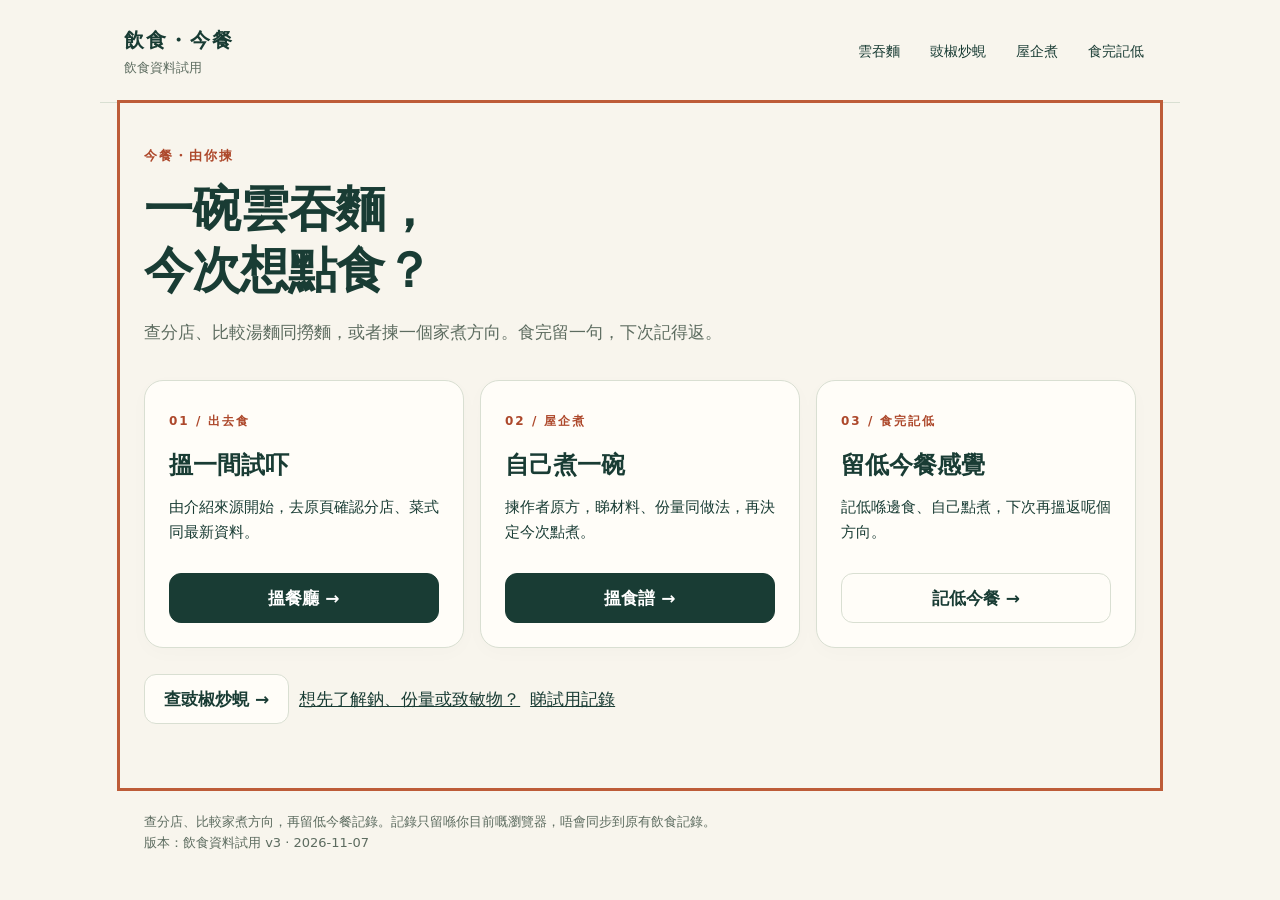
==== commit 697ef55c: "Publish verified clam dining topic alongside wonton trial" ====
--- a/wonton-trial/index.html
+++ b/wonton-trial/index.html
@@ -1,10 +1,10 @@
 <!doctype html>
-<html lang="zh-HK"><head><meta charset="utf-8"><meta name="viewport" content="width=device-width,initial-scale=1"><meta name="robots" content="noindex,nofollow"><meta name="referrer" content="no-referrer"><meta http-equiv="Content-Security-Policy" content="default-src 'none'; script-src 'unsafe-inline'; style-src 'unsafe-inline'; connect-src 'none'; img-src 'none'; base-uri 'none'; form-action 'none'"><title>雲吞麵｜今餐點食？</title>
+<html lang="zh-HK"><head><meta charset="utf-8"><meta name="viewport" content="width=device-width,initial-scale=1"><meta name="robots" content="noindex,nofollow"><meta name="referrer" content="no-referrer"><meta http-equiv="Content-Security-Policy" content="default-src 'none'; script-src 'unsafe-inline'; style-src 'unsafe-inline'; connect-src 'none'; img-src 'none'; base-uri 'none'; form-action 'none'"><title>雲吞麵・豉椒炒蜆｜今餐點食？</title>
 <style>
 :root{color-scheme:light;--paper:#f8f5ed;--card:#fffdf8;--ink:#193c34;--muted:#5d6c60;--line:#d9dfd2;--orange:#ad482b}*{box-sizing:border-box}body{margin:0;background:var(--paper);color:var(--ink);font:17px/1.65 system-ui,-apple-system,"Microsoft JhengHei",sans-serif}button,input,select,textarea{font:inherit}button,a,input,select,textarea{outline-offset:4px}a{color:var(--ink)}button,.button{display:inline-flex;align-items:center;justify-content:center;min-height:48px;padding:10px 19px;border:1px solid var(--line);border-radius:12px;background:var(--card);color:var(--ink);cursor:pointer;text-decoration:none;font-weight:650}button:hover,.button:hover{border-color:var(--ink);background:#edf0e7}.primary{background:var(--ink);color:white;border-color:var(--ink)}.primary:hover{background:#31574a;color:white}header{max-width:1080px;margin:auto;padding:24px;display:flex;align-items:center;justify-content:space-between;gap:20px;border-bottom:1px solid var(--line)}.wordmark{font-size:20px;letter-spacing:2px;text-decoration:none;font-weight:800}.edition{font-size:13px;color:var(--muted)}nav{display:flex;gap:6px;flex-wrap:wrap}nav a{font-size:14px;text-decoration:none;padding:9px 12px;border-radius:9px}nav a[aria-current=page]{background:var(--ink);color:white}main{max-width:1040px;min-height:65vh;margin:auto;padding:42px 24px 64px}.eyebrow{color:var(--orange);letter-spacing:2px;font-size:13px;font-weight:800}h1{font-size:clamp(30px,5vw,49px);letter-spacing:-1px;line-height:1.25;margin:12px 0 17px}h2{font-size:24px;line-height:1.4;margin:0 0 12px}h3{font-size:19px;margin:0 0 8px}p{margin:10px 0 18px}.muted{color:var(--muted)}.hero{max-width:750px;margin-bottom:34px}.grid{display:grid;grid-template-columns:repeat(3,1fr);gap:16px}.card{background:var(--card);border:1px solid var(--line);border-radius:19px;padding:24px;box-shadow:0 5px 20px #193c3405}.card .number{font-size:12px;letter-spacing:2px;color:var(--orange);font-weight:800}.card h2{margin-top:16px}.card p{font-size:15px}.card .button{width:100%;margin-top:10px}.stack{display:grid;gap:14px}.source{display:flex;align-items:center;justify-content:space-between;gap:20px}.source p{margin:4px 0 0;font-size:14px}.row{display:flex;flex-wrap:wrap;gap:10px;align-items:center}.search{display:flex;gap:10px;max-width:780px;margin:24px 0 12px}input,textarea,select{width:100%;padding:13px 14px;border:1px solid #b8c5b7;border-radius:10px;color:var(--ink);background:white}label{display:block;font-size:15px;font-weight:650;margin:19px 0 7px}textarea{min-height:110px;resize:vertical}.form{max-width:640px}.note{padding:17px 20px;background:#edf0e5;border-radius:13px;color:#3f5746;font-size:14px;margin:22px 0}.pill{font-size:13px;border-radius:30px;padding:6px 11px;background:#e9eee3;display:inline-block}.back{display:inline-block;margin-bottom:21px}.listhead{display:flex;justify-content:space-between;align-items:center;gap:16px;margin:30px 0 14px}.secondary{margin-top:26px}.saved{white-space:pre-wrap;overflow-wrap:anywhere}.record-actions{display:flex;gap:10px;margin-top:18px}footer{max-width:1040px;margin:auto;padding:22px 24px;border-top:1px solid var(--line);font-size:13px;color:var(--muted)}.sr{position:absolute;width:1px;height:1px;overflow:hidden;clip:rect(0,0,0,0)}:focus-visible{outline:3px solid #bd5c38}button:disabled{opacity:.5;cursor:default}@media(max-width:720px){header{padding:16px;align-items:flex-start;flex-direction:column;gap:10px}nav{gap:0}nav a{padding:8px 11px}main{padding:26px 17px 44px}.grid{grid-template-columns:1fr}.card{padding:20px}.source{align-items:flex-start;flex-direction:column;gap:12px}.source .button{width:100%}.search{flex-wrap:wrap}.search button{width:100%}.listhead{align-items:flex-start;flex-direction:column}.row button{font-size:14px;padding:8px 12px}.record-actions{flex-direction:column}}
 </style></head><body>
-<header><div><a class="wordmark" href="#home">飲食・今餐</a><div class="edition">雲吞麵資料試用</div></div><nav aria-label="主要場景"><a href="#eat" data-nav="eat">出去食</a><a href="#cook" data-nav="cook">屋企煮</a><a href="#record" data-nav="record">食完記低</a></nav></header>
-<main id="view" tabindex="-1"></main><footer>查分店、比較家煮方向，再留低今餐記錄。記錄只留喺你目前嘅瀏覽器，唔會同步到原有飲食記錄。<br>版本：雲吞麵資料試用 v2 · 2026-11-07</footer>
+<header><div><a class="wordmark" href="#home">飲食・今餐</a><div class="edition">飲食資料試用</div></div><nav aria-label="主要場景"><a href="#eat" data-nav="eat">雲吞麵</a><a href="#clam" data-nav="clam">豉椒炒蜆</a><a href="#cook" data-nav="cook">屋企煮</a><a href="#record" data-nav="record">食完記低</a></nav></header>
+<main id="view" tabindex="-1"></main><footer>查分店、比較家煮方向，再留低今餐記錄。記錄只留喺你目前嘅瀏覽器，唔會同步到原有飲食記錄。<br>版本：飲食資料試用 v3 · 2026-11-07</footer>
 <script>
 'use strict';
 const STORAGE='dm.wontonTrial.v1';
@@ -18,7 +18,7 @@
  child:{title:'Asian Wanton Mee',credit:'HealthHub Singapore · 兒童配方原PDF',url:'https://ch-api.healthhub.sg/api/public/content/45e8fb68b26b493d80525118fd8dc482?v=4e2de404',type:'官方配方'},
  allergy:{title:'慎防食物中的致敏物',credit:'香港食物安全中心原頁',url:'https://www.cfs.gov.hk/tc_chi/multimedia/multimedia_pub/multimedia_pub_fsf_231_04.html',type:'官方資訊'}
 };
-const dbRelease = {"releases":["wonton-facts-20261107-01"],"rows":[{"id":"wonton-ho-hung-kee-hysan","scene":"eat","dish":"何洪記 · 雲吞麵","place":"何洪記","area":"銅鑼灣 希慎廣場店","style":"湯麵","summary":"利園商場名錄列出希慎廣場分店。米芝蓮指南的同址條目亦介紹這間分店的雲吞麵。 地址 軒尼詩道500號希慎廣場12樓1204–1205號舖。","refs":[["利園商場分店資料","https://www.leegardens.com.hk/dining/HP/359/Ho-Hung-Kee"],["米芝蓮指南分店介紹","https://guide.michelin.com/us/en/hong-kong-region/hong-kong/restaurant/ho-hung-kee"]]},{"id":"wonton-maks-wellington","scene":"eat","dish":"麥奀雲吞麵世家 · 雲吞麵","place":"麥奀雲吞麵世家","area":"中環 威靈頓街總店","style":"湯麵","summary":"餐廳官網將威靈頓街77號列為總店。香港旅發局同址介紹列有雲吞麵。 地址 威靈頓街77號地下。","refs":[["餐廳官方分店資料","https://www.maksnoodle.com/en/%E5%88%86%E5%BA%97%E8%B3%87%E6%96%99"],["香港旅發局介紹","https://www.discoverhongkong.com/eng/place-to-go/travel.guide-mak-s-noodle.html"]]},{"id":"wonton-tasty-ifc","scene":"eat","dish":"正斗粥麵專家 · 招牌湯雲吞麵","place":"正斗粥麵專家","area":"中環 國金店","style":"湯麵","summary":"正斗官網列出國金店的舖號。國際金融中心商場的分店頁將湯雲吞麵列為招牌菜。 地址 港景街1號國際金融中心商場3樓3016–3018號舖。","refs":[["正斗官方國金店資料","https://tasty.com.hk/location/ifc-mall-shop/"],["國際金融中心商場分店及菜式","https://ifc.com.hk/en/mall/shop/tasty-congee-noodle/"]]}]};
+const dbRelease = {"topics":{"雲吞麵":["wonton-facts-20261107-01"],"豉椒炒蜆":["clam-facts-20261107-01"]},"rows":[{"id":"wonton-ho-hung-kee-hysan","scene":"eat","dish":"何洪記 · 雲吞麵","place":"何洪記","area":"銅鑼灣 希慎廣場店","style":"湯麵","summary":"利園商場名錄列出希慎廣場分店。米芝蓮指南的同址條目亦介紹這間分店的雲吞麵。 地址 軒尼詩道500號希慎廣場12樓1204–1205號舖。","refs":[["利園商場分店資料","https://www.leegardens.com.hk/dining/HP/359/Ho-Hung-Kee"],["米芝蓮指南分店介紹","https://guide.michelin.com/us/en/hong-kong-region/hong-kong/restaurant/ho-hung-kee"]]},{"id":"wonton-maks-wellington","scene":"eat","dish":"麥奀雲吞麵世家 · 雲吞麵","place":"麥奀雲吞麵世家","area":"中環 威靈頓街總店","style":"湯麵","summary":"餐廳官網將威靈頓街77號列為總店。香港旅發局同址介紹列有雲吞麵。 地址 威靈頓街77號地下。","refs":[["餐廳官方分店資料","https://www.maksnoodle.com/en/%E5%88%86%E5%BA%97%E8%B3%87%E6%96%99"],["香港旅發局介紹","https://www.discoverhongkong.com/eng/place-to-go/travel.guide-mak-s-noodle.html"]]},{"id":"wonton-tasty-ifc","scene":"eat","dish":"正斗粥麵專家 · 招牌湯雲吞麵","place":"正斗粥麵專家","area":"中環 國金店","style":"湯麵","summary":"正斗官網列出國金店的舖號。國際金融中心商場的分店頁將湯雲吞麵列為招牌菜。 地址 港景街1號國際金融中心商場3樓3016–3018號舖。","refs":[["正斗官方國金店資料","https://tasty.com.hk/location/ifc-mall-shop/"],["國際金融中心商場分店及菜式","https://ifc.com.hk/en/mall/shop/tasty-congee-noodle/"]]},{"id":"clam-holts-cafe-rosewood","scene":"clam","dish":"Holt’s Café · 豉椒炒蜆","place":"Holt’s Café","area":"尖沙咀 香港瑰麗酒店","style":"豉椒炒蜆","summary":"瑰麗酒店的中文版自選菜單列有豉椒炒蜆。到訪前可向餐廳確認當日供應及價格。 地址 梳士巴利道18號香港瑰麗酒店。","refs":[["香港瑰麗酒店官方自選菜單","https://www.rosewoodhotels.com/content/dam/rosewoodhotels/property/hong-kong/zh-cn/documents/dining/holts-cafe-a-la-carte-menu-sc.pdf"],["Holt’s Café 官方地址及訂座","https://www.rosewoodhotels.com/en/hong-kong/dining/holts-cafe"]]},{"id":"clam-hkjc-hong-kong-kitchen","scene":"clam","dish":"香港廚房（馬會競駿會） · 豉椒炒大蜆","place":"香港廚房（馬會競駿會）","area":"跑馬地 跑馬地馬場會所","style":"豉椒炒蜆","summary":"競駿會官方菜單曾列豉椒炒大蜆。此處為會所餐廳，馬會的非賽日頁列明須預約。請先向會所確認會員或訪客入場資格，以及當日供應。 地址 跑馬地馬場Pavilion Stand 9樓。","refs":[["競駿會官方菜單","https://racingclub.hkjc.com/common/pdf/dining-hong-kong-kitchen-menu.pdf"],["馬會會員專頁及預約資料","https://members.hkjc.com/hub/en-US/dining/hong-kong-kitchen"]]}]};
 const editorial=[
  ['tasty-soup','eat','正斗鮮蝦雲吞麵','正斗','中環 IFC','湯麵','正斗品牌官網列有鮮蝦雲吞麵。國金店喺商場 3 樓 3016–3018 號舖，分店即日供應及現價可向店方確認。',[['正斗菜式','https://tasty.com.hk/menu/'],['正斗國金店','https://tasty.com.hk/location/ifc-mall-shop/']]],
  ['tasty-dry','eat','正斗鮮雲吞撈麵','正斗','中環 IFC','撈麵','想搵撈麵，正斗品牌官網有列鮮雲吞撈麵。國金店地址可由分店頁核對，分店即日供應及現價待確認。',[['正斗菜式','https://tasty.com.hk/menu/'],['正斗國金店','https://tasty.com.hk/location/ifc-mall-shop/']]],
@@ -60,9 +60,10 @@
   '<div class="listhead"><h2>查詢結果</h2><a href="#health/'+scene+'">睇鈉、份量同致敏物 →</a></div>'+
   '<div class="stack">'+(cards||'<div class="card">暫時未搵到符合嘅資料。可以試「雲吞麵」、「撈麵」，或者用餐廳名再查。</div>')+'</div><p class="muted">'+
   (cook?'完整配方同份量請睇作者原頁。':'即日供應、價格同營業安排可以向店方確認。')+
-  '</p><a class="button" href="#record/'+scene+'">記低今餐 →</a>'+(dbRelease&&!cook?'<p class="muted">資料庫版本 '+esc(dbRelease.releases.join('、'))+'</p>':'');
+  '</p><a class="button" href="#record/'+scene+'">記低今餐 →</a>'+(dbRelease&&!cook?'<p class="muted">資料庫版本 '+esc(dbRelease.topics['雲吞麵'].join('、'))+'</p>':'');
 }
 function renderResult(r,from){
+ if(r.scene==='clam'){renderClamResult(r);return;}
  const back=['eat','cook'].includes(from)?from:r.scene;
  view.innerHTML='<a class="back" href="#'+back+'">← 返回查詢</a><h1>'+esc(r.dish)+'</h1>'+
  '<p class="muted">'+esc([r.place,r.area,r.style].filter(Boolean).join(' · '))+'</p>'+
@@ -72,26 +73,55 @@
  '<a class="button primary" href="#record/'+r.scene+'/'+esc(r.id)+'">記低呢款 →</a></div>';
 }
 
-const queries={eat:'雲吞麵',cook:'雲吞麵'},view=document.getElementById('view');let lastScene='cook',notice='';
+const normalize=value=>value.normalize('NFKC').toLowerCase().replace(/\s+/g,'');
+function clamMatches(query){
+ const q=normalize(query);
+ const rows=databaseRows.filter(row=>row.scene==='clam');
+ if(/^(?:豉椒炒蜆|豉椒炒大蜆|蜆|炒蜆|clam|clams|)$/.test(q))return rows;
+ const terms=q.replace(/豉椒炒大?蜆/g,'').split(/[、，,]+/).filter(Boolean);
+ return terms.length?rows.filter(row=>{
+  const text=normalize([row.place,row.area,row.dish,row.summary].join(' '));
+  return terms.every(term=>text.includes(term));
+ }):[];
+}
+function renderClam(){
+ const q=queries.clam, results=clamMatches(q);
+ const cards=results.map(row=>'<article class="card"><span class="pill">'+esc(row.area)+'</span><h3>'+esc(row.dish)+'</h3><p>'+esc(row.summary)+'</p><a class="button" href="#result/'+esc(row.id)+'/clam">詳情、供應同來源 →</a></article>').join('');
+ view.innerHTML='<a class="back" href="#home">← 返首頁</a><span class="pill">出去食／餐廳</span><h1>豉椒炒蜆</h1>'+
+ '<p>查分店、原菜單同入座資料。</p><div class="row"><a class="button" href="#eat">轉睇雲吞麵</a></div>'+
+ '<form id="search" class="search"><label class="sr" for="query">想查啲乜</label><input id="query" name="query" maxlength="160" value="'+esc(q)+'" required><button class="primary">搜尋</button></form>'+
+ '<div class="row">'+['尖沙咀','跑馬地','豉椒炒蜆'].map(t=>'<button type="button" data-query="'+t+'">'+t+'</button>').join('')+'</div>'+
+ '<p role="status" class="muted">「'+esc(q)+'」有 '+results.length+' 個結果</p>'+
+ '<div class="stack">'+(cards||'<div class="card">暫時未搵到符合嘅資料。可以用餐廳名或地區再查。</div>')+'</div>'+
+ '<p class="muted">資料庫版本 '+esc(dbRelease.topics['豉椒炒蜆'].join('、'))+'</p>';
+}
+function renderClamResult(row){
+ view.innerHTML='<a class="back" href="#clam">← 返回豉椒炒蜆</a><h1>'+esc(row.dish)+'</h1><p class="muted">'+esc(row.area)+'</p>'+
+ '<div class="card"><p>'+esc(row.summary)+'</p><details><summary>今日有冇供應？價錢點查？</summary><p>即日供應、現價及入座安排可向店方確認。下面有菜單同場地原頁。</p></details>'+
+ '<h2>資料來源</h2><div class="row">'+row.refs.map(([credit,url])=>'<a class="button external" href="'+esc(url)+'" target="_blank" rel="noopener noreferrer">'+esc(credit)+' ↗</a>').join('')+
+ '</div></div><div class="secondary row"><a class="button primary" href="#record/eat/'+esc(row.id)+'">記低呢款 →</a></div>';
+}
+
+const queries={eat:'雲吞麵',cook:'雲吞麵',clam:'豉椒炒蜆'},view=document.getElementById('view');let lastScene='cook',notice='';
 const esc=s=>String(s??'').replace(/[&<>"']/g,c=>({'&':'&amp;','<':'&lt;','>':'&gt;','"':'&quot;',"'":'&#39;'}[c]));
 function readRecords(){const raw=localStorage.getItem(STORAGE);if(!raw)return [];const rows=JSON.parse(raw);if(!Array.isArray(rows))throw Error('invalid trial records');return rows;}
 function linkCard(id,from){const s=sources[id];return `<article class="card source"><div><h3>${esc(s.title)}</h3><p class="muted">${esc(s.credit)}</p></div><a class="button" href="#source/${id}/${from}">睇原文入口 →</a></article>`;}
 function go(hash){if(location.hash===hash)render();else location.hash=hash;}
 function render(){
- const [route='home',id,from]=location.hash.slice(1).split('/'),scene=['eat','cook'].includes(route)?route:null;
- if(scene)lastScene=scene;
+ const [route='home',id,from]=location.hash.slice(1).split('/'),scene=['eat','cook','clam'].includes(route)?route:null;
+ if(scene)lastScene=scene==='clam'?'eat':scene;
  document.querySelectorAll('[data-nav]').forEach(a=>{const active=a.dataset.nav===(scene||(['record','saved'].includes(route)?'record':from));if(active)a.setAttribute('aria-current','page');else a.removeAttribute('aria-current');});
- if(route==='home')view.innerHTML=`<section class="hero"><div class="eyebrow">今餐・由你揀</div><h1>一碗雲吞麵，<br>今次想點食？</h1><p class="muted">查分店、比較湯麵同撈麵，或者揀一個家煮方向。食完留一句，下次記得返。</p></section><div class="grid"><article class="card"><span class="number">01 / 出去食</span><h2>搵一間試吓</h2><p>由介紹來源開始，去原頁確認分店、菜式同最新資料。</p><a class="button primary" href="#eat">搵餐廳 →</a></article><article class="card"><span class="number">02 / 屋企煮</span><h2>自己煮一碗</h2><p>揀作者原方，睇材料、份量同做法，再決定今次點煮。</p><a class="button primary" href="#cook">搵食譜 →</a></article><article class="card"><span class="number">03 / 食完記低</span><h2>留低今餐感覺</h2><p>記低喺邊食、自己點煮，下次再搵返呢個方向。</p><a class="button" href="#record">記低今餐 →</a></article></div><div class="secondary row"><a href="#health/home">想先了解鈉、份量或致敏物？</a><a href="#saved">睇試用記錄</a></div>`;
- else if(scene){renderSearch(scene);}
+ if(route==='home')view.innerHTML=`<section class="hero"><div class="eyebrow">今餐・由你揀</div><h1>一碗雲吞麵，<br>今次想點食？</h1><p class="muted">查分店、比較湯麵同撈麵，或者揀一個家煮方向。食完留一句，下次記得返。</p></section><div class="grid"><article class="card"><span class="number">01 / 出去食</span><h2>搵一間試吓</h2><p>由介紹來源開始，去原頁確認分店、菜式同最新資料。</p><a class="button primary" href="#eat">搵餐廳 →</a></article><article class="card"><span class="number">02 / 屋企煮</span><h2>自己煮一碗</h2><p>揀作者原方，睇材料、份量同做法，再決定今次點煮。</p><a class="button primary" href="#cook">搵食譜 →</a></article><article class="card"><span class="number">03 / 食完記低</span><h2>留低今餐感覺</h2><p>記低喺邊食、自己點煮，下次再搵返呢個方向。</p><a class="button" href="#record">記低今餐 →</a></article></div><div class="secondary row"><a class="button" href="#clam">查豉椒炒蜆 →</a><a href="#health/home">想先了解鈉、份量或致敏物？</a><a href="#saved">睇試用記錄</a></div>`;
+ else if(scene){if(scene==='clam')renderClam();else renderSearch(scene);}
  else if(route==='result'&&catalogue.has(id)){renderResult(catalogue.get(id),from);}
  else if(route==='source'&&sources[id]){const s=sources[id],back=['eat','cook'].includes(from)?from:'home';view.innerHTML=`<a class="back" href="#${back}">← 返回${back==='cook'?'屋企煮':back==='eat'?'出去食':'首頁'}</a><div class="eyebrow">${esc(s.type)}</div><h1>${esc(s.title)}</h1><p class="muted">${esc(s.credit)}</p><div class="card"><h2>去原頁繼續睇</h2><p>${back==='cook'?'入原頁查清楚配方份量、所需材料同做法，先決定跟邊款。':'原作者或機構網站會提供該頁內容。'}</p><a class="button primary external" href="${s.url}" target="_blank" rel="noopener noreferrer">開原文（新分頁） ↗</a><p class="muted">睇完關閉新分頁，會返到呢度。外部網站有各自嘅私隱及使用條款。</p></div><div class="secondary row"><a class="button" href="#${back}">返去揀其他來源</a><a class="button" href="#record/${back}">記低今餐</a></div>`;}
  else if(route==='health'){const back=['eat','cook'].includes(id)?id:'home';view.innerHTML=`<a class="back" href="#${back}">← 返回${back==='cook'?'屋企煮':back==='eat'?'出去食':'首頁'}</a><div class="eyebrow">睇清楚，再比較</div><h1>個數字係邊一份？</h1><p class="muted">食安中心同消委會喺 2017 年收集嘅 10 個雲吞幼麵樣本，連湯每 100 克平均含 380 毫克鈉。當年嘅樣本結果未能代表你今日食嗰碗。</p><div class="stack">${['sodium','child','allergy'].map(k=>linkCard(k,back)).join('')}</div><div class="note">研究以連湯重量計。比較唔同數字時，先睇清楚係每 100 克、每碗定淨麵。</div>`;}
- else if(route==='record'){const origin=['eat','cook'].includes(id)?id:lastScene;const result=catalogue.get(from);view.innerHTML=`<a class="back" href="#${origin}">← 返回${origin==='cook'?'屋企煮':'出去食'}</a><div class="eyebrow">食完記低</div><h1>今餐有咩想記住？</h1><p class="muted">只儲存喺呢個瀏覽器，唔會傳送到網站伺服器。</p><form id="record-form" class="form"><label for="dish">食咗啲乜</label><input id="dish" name="dish" value="${esc(result?.dish??"雲吞麵")}" maxlength="100" required><label for="origin">今次係</label><select id="origin" name="origin"><option value="cook" ${origin==='cook'?'selected':''}>自己煮</option><option value="eat" ${origin==='eat'?'selected':''}>出去食</option></select><label for="place">喺邊食／跟邊個方向煮（可留空）</label><input id="place" name="place" value="${esc(result?.place??"")}" maxlength="160" placeholder="例如：屋企、作者名或餐廳名"><label for="feeling">今次感覺</label><select id="feeling" name="feeling"><option>想再食</option><option>普通</option><option>未啱口味</option></select><label for="notes">下次記住（可留空）</label><textarea id="notes" name="notes" maxlength="500" placeholder="例如：今次材料、想調整嘅地方"></textarea><p id="save-status" role="status"></p><button class="primary">儲存試用記錄</button></form><div class="note">呢度係獨立試用記錄，唔會讀取或改動你原有嘅飲食記錄同相片。清理瀏覽資料或換瀏覽器後，試用記錄唔會跟住過去。</div>`;}
- else if(route==='saved'){let records=[],error='';try{records=readRecords();}catch{error='暫時讀唔到試用記錄，未有改動已儲存內容。';}view.innerHTML=`<a class="back" href="#home">← 返首頁</a><div class="eyebrow">呢個瀏覽器嘅試用記錄</div><h1>下次再搵返</h1><p role="status">${error||'記錄只留喺本機，冇同步到原網站。'}</p><div class="stack">${records.length?records.slice().reverse().map(r=>`<article class="card saved"><span class="pill">${r.origin==='cook'?'自己煮':'出去食'}</span><h2>${esc(r.dish)}</h2><p>${esc(r.place)}${r.place?' · ':''}${esc(r.feeling)}</p><p>${esc(r.notes)}</p><small class="muted">${esc(new Date(r.at).toLocaleString('zh-HK'))}</small><div class="record-actions"><a class="button" href="#${catalogue.has(r.resultId)?"result/"+r.resultId+"/"+(r.origin==="cook"?"cook":"eat"):r.origin==="cook"?"cook":"eat"}">再搵呢個方向 →</a></div></article>`).join(''):'<div class="card">仲未有試用記錄。<br><a class="button" href="#record">記低第一餐</a></div>'}</div>`;}
+ else if(route==='record'){const origin=['eat','cook'].includes(id)?id:lastScene;const result=catalogue.get(from);view.innerHTML=`<a class="back" href="#${result?.scene==="clam"?"result/"+result.id+"/clam":origin}">← 返回${origin==='cook'?'屋企煮':'出去食'}</a><div class="eyebrow">食完記低</div><h1>今餐有咩想記住？</h1><p class="muted">只儲存喺呢個瀏覽器，唔會傳送到網站伺服器。</p><form id="record-form" class="form"><label for="dish">食咗啲乜</label><input id="dish" name="dish" value="${esc(result?.dish??"雲吞麵")}" maxlength="100" required><label for="origin">今次係</label><select id="origin" name="origin"><option value="cook" ${origin==='cook'?'selected':''}>自己煮</option><option value="eat" ${origin==='eat'?'selected':''}>出去食</option></select><label for="place">喺邊食／跟邊個方向煮（可留空）</label><input id="place" name="place" value="${esc(result?.place??"")}" maxlength="160" placeholder="例如：屋企、作者名或餐廳名"><label for="feeling">今次感覺</label><select id="feeling" name="feeling"><option>想再食</option><option>普通</option><option>未啱口味</option></select><label for="notes">下次記住（可留空）</label><textarea id="notes" name="notes" maxlength="500" placeholder="例如：今次材料、想調整嘅地方"></textarea><p id="save-status" role="status"></p><button class="primary">儲存試用記錄</button></form><div class="note">呢度係獨立試用記錄，唔會讀取或改動你原有嘅飲食記錄同相片。清理瀏覽資料或換瀏覽器後，試用記錄唔會跟住過去。</div>`;}
+ else if(route==='saved'){let records=[],error='';try{records=readRecords();}catch{error='暫時讀唔到試用記錄，未有改動已儲存內容。';}view.innerHTML=`<a class="back" href="#home">← 返首頁</a><div class="eyebrow">呢個瀏覽器嘅試用記錄</div><h1>下次再搵返</h1><p role="status">${error||'記錄只留喺本機，冇同步到原網站。'}</p><div class="stack">${records.length?records.slice().reverse().map(r=>`<article class="card saved"><span class="pill">${r.origin==='cook'?'自己煮':'出去食'}</span><h2>${esc(r.dish)}</h2><p>${esc(r.place)}${r.place?' · ':''}${esc(r.feeling)}</p><p>${esc(r.notes)}</p><small class="muted">${esc(new Date(r.at).toLocaleString('zh-HK'))}</small><div class="record-actions"><a class="button" href="#${catalogue.has(r.resultId)?"result/"+r.resultId+"/"+(catalogue.get(r.resultId)?.scene==="clam"?"clam":r.origin==="cook"?"cook":"eat"):r.origin==="cook"?"cook":"eat"}">再搵呢個方向 →</a></div></article>`).join(''):'<div class="card">仲未有試用記錄。<br><a class="button" href="#record">記低第一餐</a></div>'}</div>`;}
  else{go('#home');return;}
  view.focus({preventScroll:true});window.scrollTo(0,0);
 }
-document.addEventListener('click',e=>{const b=e.target.closest('[data-query]');if(b){queries[lastScene]=b.dataset.query;notice='';render();}});
-document.addEventListener('submit',e=>{e.preventDefault();const data=new FormData(e.target);if(e.target.id==='search'){queries[lastScene]=String(data.get('query')).trim();notice='';render();}else if(e.target.id==='record-form'){try{const rows=readRecords(),origin=data.get('origin')==='eat'?'eat':'cook';rows.push({at:new Date().toISOString(),dish:String(data.get('dish')).slice(0,100),origin,place:String(data.get('place')).slice(0,160),feeling:String(data.get('feeling')),notes:String(data.get('notes')).slice(0,500),resultId:catalogue.has(location.hash.split('/')[2])?location.hash.split('/')[2]:null});localStorage.setItem(STORAGE,JSON.stringify(rows));lastScene=origin;go('#saved');}catch{document.getElementById('save-status').textContent='呢個瀏覽器暫時未能儲存。請先複製你想記低嘅文字；原有資料未有清除。';}}});
+document.addEventListener('click',e=>{const b=e.target.closest('[data-query]');if(b){const scene=location.hash==='#clam'?'clam':lastScene;queries[scene]=b.dataset.query;notice='';render();}});
+document.addEventListener('submit',e=>{e.preventDefault();const data=new FormData(e.target);if(e.target.id==='search'){const scene=location.hash==='#clam'?'clam':lastScene;queries[scene]=String(data.get('query')).trim();notice='';render();}else if(e.target.id==='record-form'){try{const rows=readRecords(),origin=data.get('origin')==='eat'?'eat':'cook';rows.push({at:new Date().toISOString(),dish:String(data.get('dish')).slice(0,100),origin,place:String(data.get('place')).slice(0,160),feeling:String(data.get('feeling')),notes:String(data.get('notes')).slice(0,500),resultId:catalogue.has(location.hash.split('/')[2])?location.hash.split('/')[2]:null});localStorage.setItem(STORAGE,JSON.stringify(rows));lastScene=origin;go('#saved');}catch{document.getElementById('save-status').textContent='呢個瀏覽器暫時未能儲存。請先複製你想記低嘅文字；原有資料未有清除。';}}});
 window.addEventListener('hashchange',render);render();
 </script></body></html>
